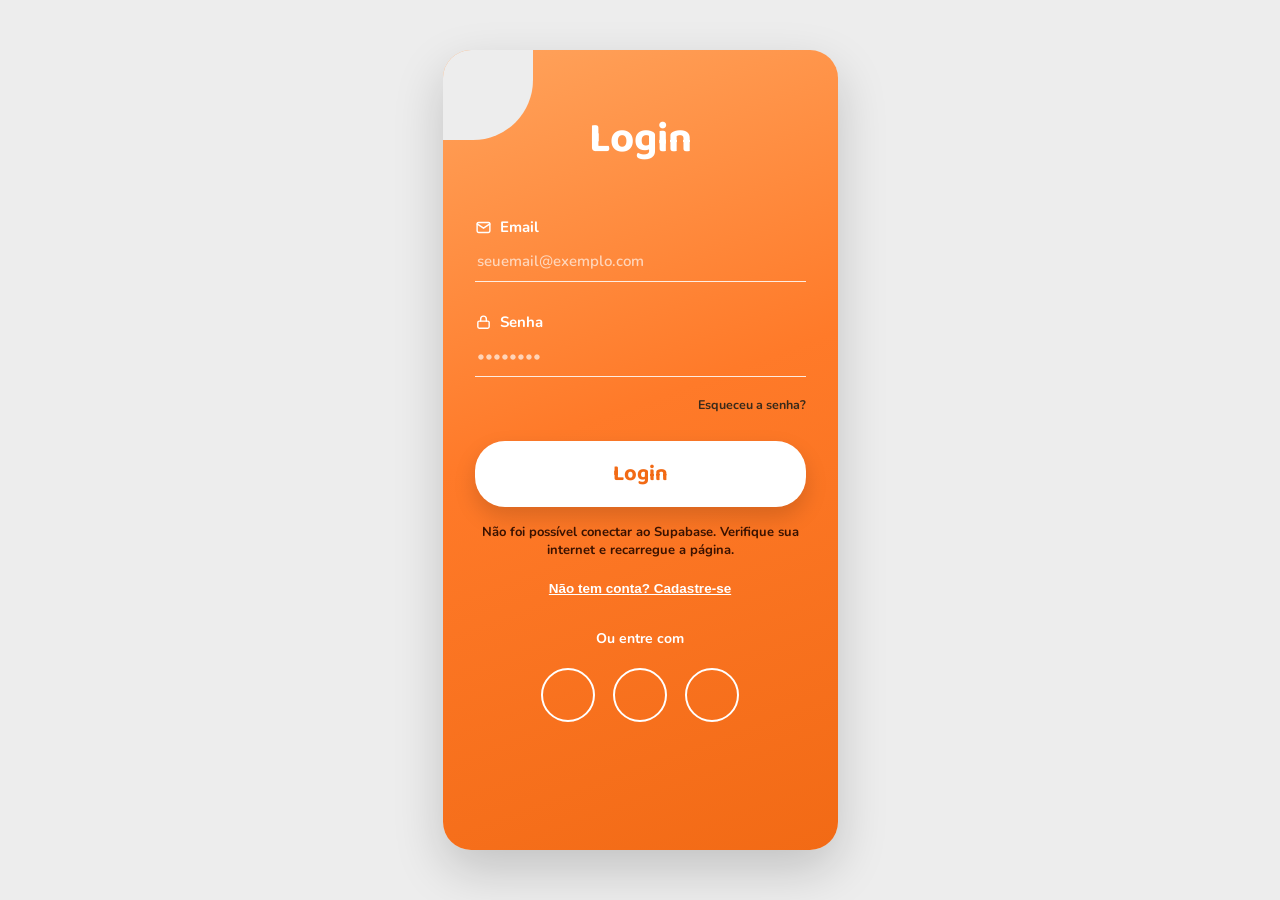
==== index.html @ 66c941b5 "Add files via upload" ====
<!DOCTYPE html>
<html lang="pt-BR">
<head>
<meta charset="UTF-8">
<meta name="viewport" content="width=device-width, initial-scale=1.0">
<title>Login · PetTok</title>
<link rel="preconnect" href="https://fonts.googleapis.com">
<link href="https://fonts.googleapis.com/css2?family=Baloo+2:wght@600;700;800&family=Nunito:wght@400;600;700;800&display=swap" rel="stylesheet">
<script src="https://cdn.jsdelivr.net/npm/@supabase/supabase-js@2"></script>
<style>
  :root{
    --orange: #FF7A29;
    --orange-dark: #F26A15;
    --orange-light: #FFA35C;
    --bg-page: #EDEDED;
  }

  *{ box-sizing: border-box; margin:0; padding:0; }

  body{
    background: var(--bg-page);
    font-family: 'Nunito', sans-serif;
    display:flex;
    justify-content:center;
    align-items:center;
    min-height:100vh;
    padding: 24px 0;
  }

  .phone{
    width: 395px;
    max-width: 100vw;
    min-height: 800px;
    background: linear-gradient(160deg, var(--orange-light) 0%, var(--orange) 45%, var(--orange-dark) 100%);
    border-radius: 28px;
    overflow: hidden;
    box-shadow: 0 20px 50px rgba(0,0,0,0.18);
    position: relative;
    padding: 56px 32px 40px;
    display:flex;
    flex-direction:column;
  }

  .phone::before{
    content:"";
    position:absolute;
    top:0; left:0;
    width: 90px;
    height: 90px;
    background: var(--bg-page);
    border-bottom-right-radius: 60px;
  }

  h1.title{
    font-family:'Baloo 2', sans-serif;
    font-weight: 700;
    font-size: 42px;
    color:#fff;
    text-align:center;
    margin-bottom: 44px;
  }

  form{ display:flex; flex-direction:column; }

  .field{
    margin-bottom: 30px;
  }

  .field label{
    display:flex;
    align-items:center;
    gap:8px;
    color:#fff;
    font-weight: 700;
    font-size: 15px;
    margin-bottom: 10px;
  }

  .field label svg{ width:17px; height:17px; }

  .field input{
    width:100%;
    background:transparent;
    border:none;
    border-bottom: 1.5px solid rgba(255,255,255,0.85);
    color:#fff;
    font-family:'Nunito', sans-serif;
    font-size: 15px;
    font-weight: 600;
    padding: 4px 2px 10px;
    outline:none;
  }

  .field input::placeholder{ color: rgba(255,255,255,0.65); }

  .forgot{
    text-align:right;
    margin-top: -14px;
    margin-bottom: 26px;
  }

  .forgot a{
    color:#3a2a1a;
    font-size: 12.5px;
    font-weight: 700;
    text-decoration:none;
  }

  .submit-btn{
    width:100%;
    background:#fff;
    color: var(--orange-dark);
    border:none;
    border-radius: 30px;
    padding: 15px 0;
    font-family:'Baloo 2', sans-serif;
    font-weight: 700;
    font-size: 22px;
    cursor:pointer;
    box-shadow: 0 10px 22px rgba(0,0,0,0.15);
  }

  .submit-btn:disabled{ opacity: 0.7; cursor:default; }

  .status-msg{
    text-align:center;
    color:#fff;
    font-size: 13px;
    font-weight: 700;
    margin-top: 16px;
    min-height: 18px;
  }

  .status-msg.error{ color: #3a1200; }

  .switch-mode{
    text-align:center;
    margin-top: 18px;
  }

  .switch-mode button{
    background:none;
    border:none;
    color:#fff;
    font-weight: 800;
    font-size: 13.5px;
    text-decoration: underline;
    cursor:pointer;
  }

  .divider-text{
    text-align:center;
    color:#fff;
    font-weight: 700;
    font-size: 14px;
    margin: 30px 0 20px;
  }

  .socials{
    display:flex;
    justify-content:center;
    gap: 18px;
  }

  .social-btn{
    width: 54px;
    height: 54px;
    border-radius:50%;
    border: 2px solid #fff;
    background:transparent;
    display:flex;
    align-items:center;
    justify-content:center;
    overflow:hidden;
    cursor:pointer;
  }

  .social-btn img{ width:60%; height:60%; object-fit:contain; }

  #signupExtra{ display:none; }
</style>
</head>
<body>

  <div class="phone">

    <h1 class="title" id="formTitle">Login</h1>

    <form id="authForm">

      <div class="field" id="usernameField" style="display:none;">
        <label>
          <svg viewBox="0 0 24 24" fill="none" stroke="#fff" stroke-width="2" stroke-linecap="round" stroke-linejoin="round"><circle cx="12" cy="8" r="4"/><path d="M4 20c0-4 4-6 8-6s8 2 8 6"/></svg>
          Usuário
        </label>
        <input type="text" id="username" placeholder="Como quer ser chamado(a)">
      </div>

      <div class="field">
        <label>
          <svg viewBox="0 0 24 24" fill="none" stroke="#fff" stroke-width="2" stroke-linecap="round" stroke-linejoin="round"><rect x="3" y="5" width="18" height="14" rx="2"/><path d="m3 7 9 6 9-6"/></svg>
          Email
        </label>
        <input type="email" id="email" placeholder="seuemail@exemplo.com" required>
      </div>

      <div class="field">
        <label>
          <svg viewBox="0 0 24 24" fill="none" stroke="#fff" stroke-width="2" stroke-linecap="round" stroke-linejoin="round"><rect x="4" y="10" width="16" height="10" rx="2"/><path d="M8 10V7a4 4 0 0 1 8 0v3"/></svg>
          Senha
        </label>
        <input type="password" id="password" placeholder="••••••••" required minlength="6">
      </div>

      <div class="forgot" id="forgotWrap">
        <a href="#" id="forgotLink">Esqueceu a senha?</a>
      </div>

      <button type="submit" class="submit-btn" id="submitBtn">Login</button>

      <p class="status-msg" id="statusMsg"></p>

      <div class="switch-mode">
        <button type="button" id="switchModeBtn">Não tem conta? Cadastre-se</button>
      </div>

    </form>

    <p class="divider-text">Ou entre com</p>
    <div class="socials">
      <button class="social-btn" aria-label="Entrar com Google"><img src="" alt="" onerror="this.style.display='none'"></button>
      <button class="social-btn" aria-label="Entrar com Apple"><img src="" alt="" onerror="this.style.display='none'"></button>
      <button class="social-btn" aria-label="Entrar com Facebook"><img src="" alt="" onerror="this.style.display='none'"></button>
    </div>

  </div>

  <script>
    // ---- Elementos da tela (isso sempre funciona, não depende de internet) ----
    let mode = 'login'; // ou 'signup'

    const formTitle = document.getElementById('formTitle');
    const usernameField = document.getElementById('usernameField');
    const forgotWrap = document.getElementById('forgotWrap');
    const submitBtn = document.getElementById('submitBtn');
    const switchModeBtn = document.getElementById('switchModeBtn');
    const statusMsg = document.getElementById('statusMsg');
    const authForm = document.getElementById('authForm');

    function setMode(newMode){
      mode = newMode;
      statusMsg.textContent = '';
      if(mode === 'signup'){
        formTitle.textContent = 'Cadastro';
        usernameField.style.display = 'block';
        forgotWrap.style.visibility = 'hidden';
        submitBtn.textContent = 'Cadastrar';
        switchModeBtn.textContent = 'Já tem conta? Entrar';
      } else {
        formTitle.textContent = 'Login';
        usernameField.style.display = 'none';
        forgotWrap.style.visibility = 'visible';
        submitBtn.textContent = 'Login';
        switchModeBtn.textContent = 'Não tem conta? Cadastre-se';
      }
    }

    switchModeBtn.addEventListener('click', () => {
      setMode(mode === 'login' ? 'signup' : 'login');
    });

    // ---- Conexão com o Supabase ----
    // ⚠️ A chave abaixo é a "anon/publishable" — segura para expor no front-end,
    // desde que o RLS esteja ativo nas suas tabelas (já está).
    const SUPABASE_URL = 'https://blpueqrzgqypkabjnvlu.supabase.co';
    const SUPABASE_ANON_KEY = 'sb_publishable_b3ObyBNc_RiI5yoq8klo-Q_aSfOYVAg';

    let supabaseClient = null;
    try{
      supabaseClient = window.supabase.createClient(SUPABASE_URL, SUPABASE_ANON_KEY);
    } catch(err){
      statusMsg.textContent = 'Não foi possível conectar ao Supabase. Verifique sua internet e recarregue a página.';
      statusMsg.classList.add('error');
    }

    document.getElementById('forgotLink').addEventListener('click', async (e) => {
      e.preventDefault();
      const email = document.getElementById('email').value;
      if(!email){
        statusMsg.textContent = 'Digite seu email acima primeiro.';
        return;
      }
      const { error } = await supabaseClient.auth.resetPasswordForEmail(email);
      statusMsg.textContent = error ? error.message : 'Enviamos um link de recuperação para seu email.';
    });

    authForm.addEventListener('submit', async (e) => {
      e.preventDefault();
      statusMsg.classList.remove('error');

      if(!supabaseClient){
        statusMsg.textContent = 'Sem conexão com o Supabase. Recarregue a página com internet ativa.';
        statusMsg.classList.add('error');
        return;
      }

      statusMsg.textContent = mode === 'signup' ? 'Criando conta...' : 'Entrando...';
      submitBtn.disabled = true;

      const email = document.getElementById('email').value.trim();
      const password = document.getElementById('password').value;

      if(mode === 'signup'){
        const username = document.getElementById('username').value.trim();

        const { data, error } = await supabaseClient.auth.signUp({
          email,
          password,
          options: { data: { username } }
        });

        if(error){
          statusMsg.textContent = error.message;
          statusMsg.classList.add('error');
        } else if(data.session){
          statusMsg.textContent = 'Conta criada! Você já está logado(a).';
        } else {
          statusMsg.textContent = 'Conta criada! Verifique seu email para confirmar.';
        }

      } else {
        const { data, error } = await supabaseClient.auth.signInWithPassword({ email, password });

        if(error){
          statusMsg.textContent = error.message;
          statusMsg.classList.add('error');
        } else {
          statusMsg.textContent = 'Login realizado com sucesso!';
          window.location.href = 'home.html';
        }
      }

      submitBtn.disabled = false;
    });
  </script>

</body>
</html>
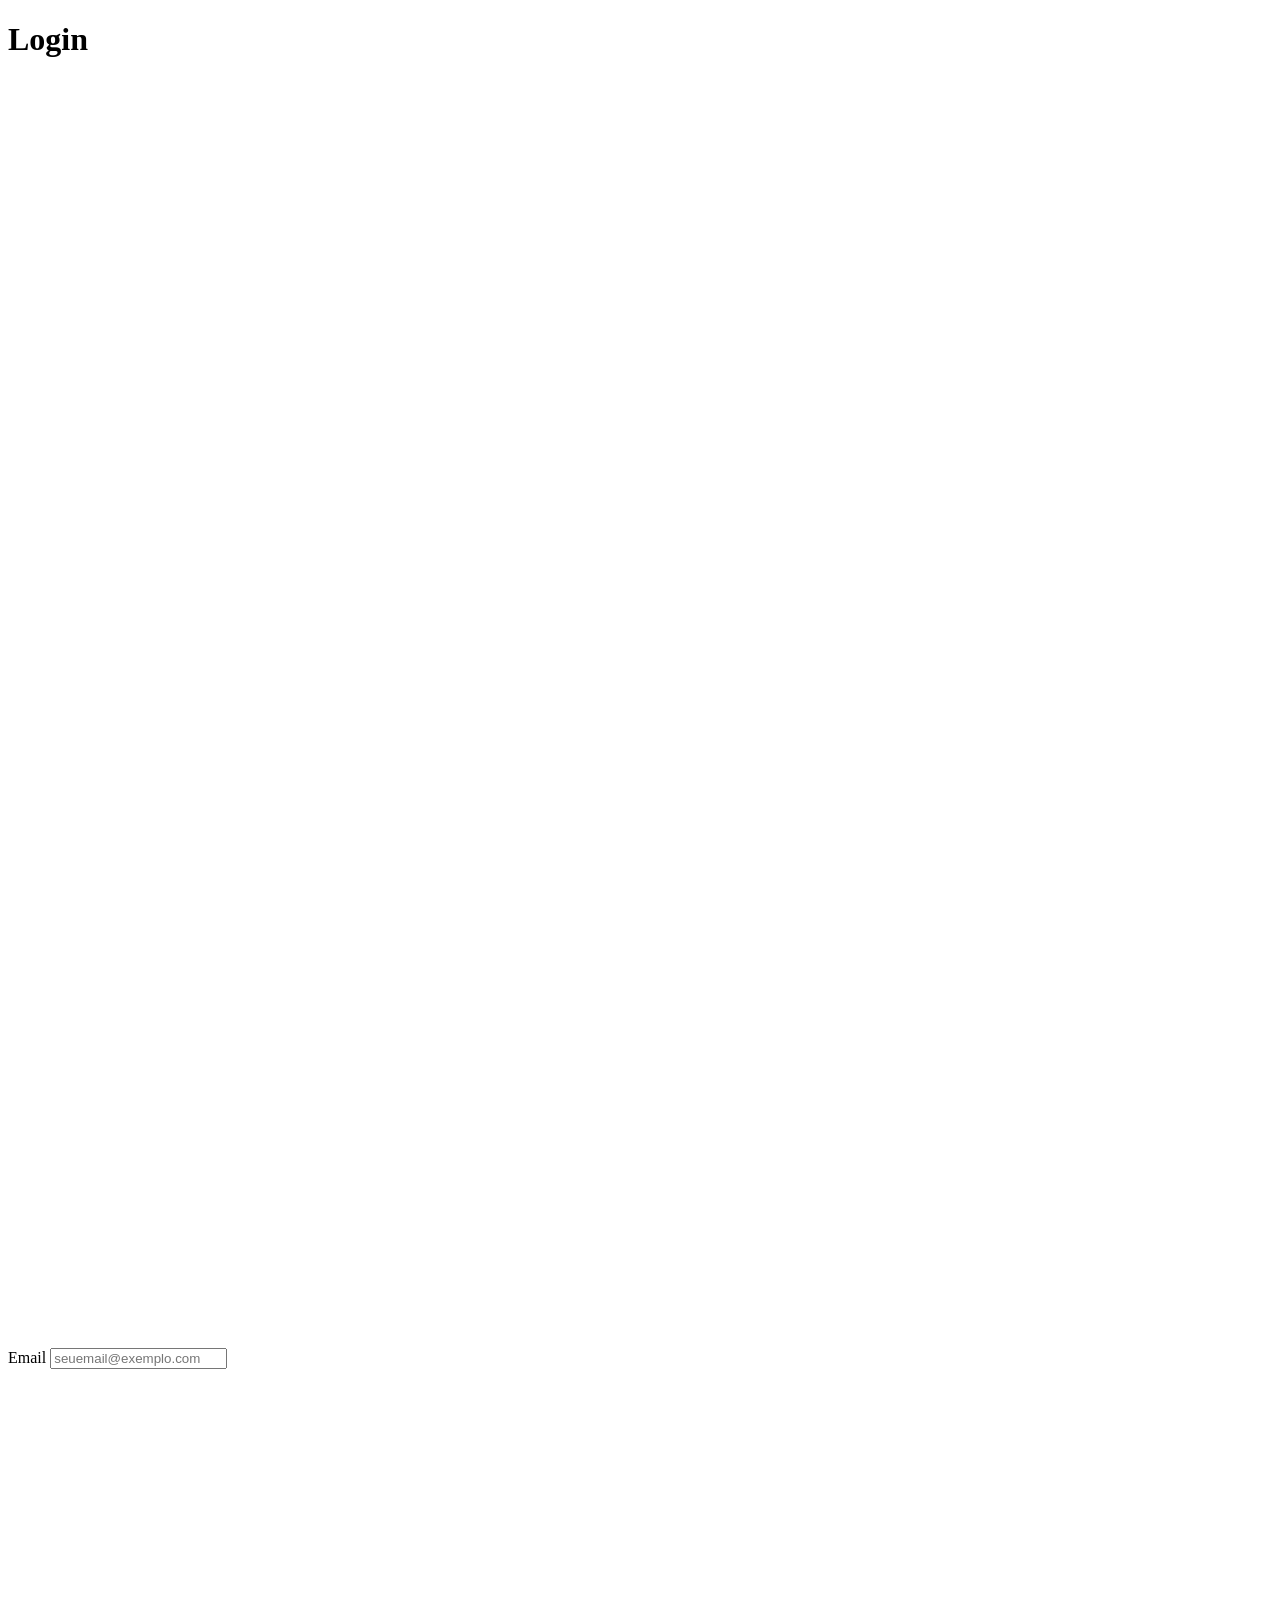
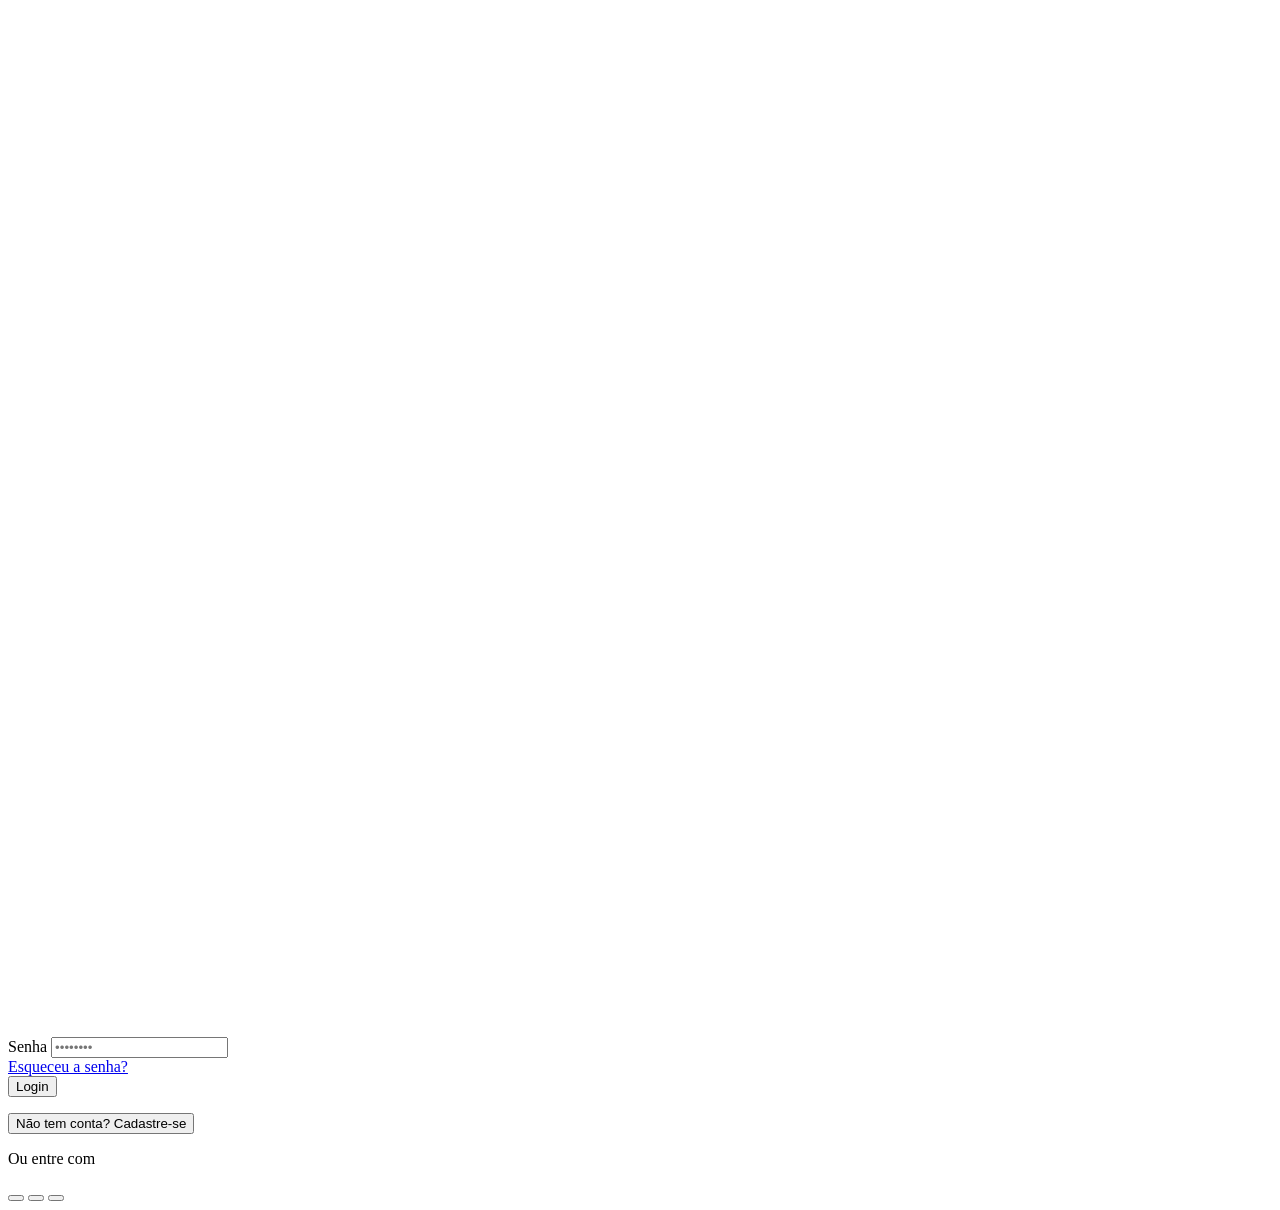
==== commit ca9bc08d: "Realizando separação entre HTML, CSS e JS" ====
--- a/index.html
+++ b/index.html
@@ -7,178 +7,7 @@
 <link rel="preconnect" href="https://fonts.googleapis.com">
 <link href="https://fonts.googleapis.com/css2?family=Baloo+2:wght@600;700;800&family=Nunito:wght@400;600;700;800&display=swap" rel="stylesheet">
 <script src="https://cdn.jsdelivr.net/npm/@supabase/supabase-js@2"></script>
-<style>
-  :root{
-    --orange: #FF7A29;
-    --orange-dark: #F26A15;
-    --orange-light: #FFA35C;
-    --bg-page: #EDEDED;
-  }
 
-  *{ box-sizing: border-box; margin:0; padding:0; }
-
-  body{
-    background: var(--bg-page);
-    font-family: 'Nunito', sans-serif;
-    display:flex;
-    justify-content:center;
-    align-items:center;
-    min-height:100vh;
-    padding: 24px 0;
-  }
-
-  .phone{
-    width: 395px;
-    max-width: 100vw;
-    min-height: 800px;
-    background: linear-gradient(160deg, var(--orange-light) 0%, var(--orange) 45%, var(--orange-dark) 100%);
-    border-radius: 28px;
-    overflow: hidden;
-    box-shadow: 0 20px 50px rgba(0,0,0,0.18);
-    position: relative;
-    padding: 56px 32px 40px;
-    display:flex;
-    flex-direction:column;
-  }
-
-  .phone::before{
-    content:"";
-    position:absolute;
-    top:0; left:0;
-    width: 90px;
-    height: 90px;
-    background: var(--bg-page);
-    border-bottom-right-radius: 60px;
-  }
-
-  h1.title{
-    font-family:'Baloo 2', sans-serif;
-    font-weight: 700;
-    font-size: 42px;
-    color:#fff;
-    text-align:center;
-    margin-bottom: 44px;
-  }
-
-  form{ display:flex; flex-direction:column; }
-
-  .field{
-    margin-bottom: 30px;
-  }
-
-  .field label{
-    display:flex;
-    align-items:center;
-    gap:8px;
-    color:#fff;
-    font-weight: 700;
-    font-size: 15px;
-    margin-bottom: 10px;
-  }
-
-  .field label svg{ width:17px; height:17px; }
-
-  .field input{
-    width:100%;
-    background:transparent;
-    border:none;
-    border-bottom: 1.5px solid rgba(255,255,255,0.85);
-    color:#fff;
-    font-family:'Nunito', sans-serif;
-    font-size: 15px;
-    font-weight: 600;
-    padding: 4px 2px 10px;
-    outline:none;
-  }
-
-  .field input::placeholder{ color: rgba(255,255,255,0.65); }
-
-  .forgot{
-    text-align:right;
-    margin-top: -14px;
-    margin-bottom: 26px;
-  }
-
-  .forgot a{
-    color:#3a2a1a;
-    font-size: 12.5px;
-    font-weight: 700;
-    text-decoration:none;
-  }
-
-  .submit-btn{
-    width:100%;
-    background:#fff;
-    color: var(--orange-dark);
-    border:none;
-    border-radius: 30px;
-    padding: 15px 0;
-    font-family:'Baloo 2', sans-serif;
-    font-weight: 700;
-    font-size: 22px;
-    cursor:pointer;
-    box-shadow: 0 10px 22px rgba(0,0,0,0.15);
-  }
-
-  .submit-btn:disabled{ opacity: 0.7; cursor:default; }
-
-  .status-msg{
-    text-align:center;
-    color:#fff;
-    font-size: 13px;
-    font-weight: 700;
-    margin-top: 16px;
-    min-height: 18px;
-  }
-
-  .status-msg.error{ color: #3a1200; }
-
-  .switch-mode{
-    text-align:center;
-    margin-top: 18px;
-  }
-
-  .switch-mode button{
-    background:none;
-    border:none;
-    color:#fff;
-    font-weight: 800;
-    font-size: 13.5px;
-    text-decoration: underline;
-    cursor:pointer;
-  }
-
-  .divider-text{
-    text-align:center;
-    color:#fff;
-    font-weight: 700;
-    font-size: 14px;
-    margin: 30px 0 20px;
-  }
-
-  .socials{
-    display:flex;
-    justify-content:center;
-    gap: 18px;
-  }
-
-  .social-btn{
-    width: 54px;
-    height: 54px;
-    border-radius:50%;
-    border: 2px solid #fff;
-    background:transparent;
-    display:flex;
-    align-items:center;
-    justify-content:center;
-    overflow:hidden;
-    cursor:pointer;
-  }
-
-  .social-btn img{ width:60%; height:60%; object-fit:contain; }
-
-  #signupExtra{ display:none; }
-</style>
 </head>
 <body>
 
@@ -235,114 +64,7 @@
 
   </div>
 
-  <script>
-    // ---- Elementos da tela (isso sempre funciona, não depende de internet) ----
-    let mode = 'login'; // ou 'signup'
 
-    const formTitle = document.getElementById('formTitle');
-    const usernameField = document.getElementById('usernameField');
-    const forgotWrap = document.getElementById('forgotWrap');
-    const submitBtn = document.getElementById('submitBtn');
-    const switchModeBtn = document.getElementById('switchModeBtn');
-    const statusMsg = document.getElementById('statusMsg');
-    const authForm = document.getElementById('authForm');
-
-    function setMode(newMode){
-      mode = newMode;
-      statusMsg.textContent = '';
-      if(mode === 'signup'){
-        formTitle.textContent = 'Cadastro';
-        usernameField.style.display = 'block';
-        forgotWrap.style.visibility = 'hidden';
-        submitBtn.textContent = 'Cadastrar';
-        switchModeBtn.textContent = 'Já tem conta? Entrar';
-      } else {
-        formTitle.textContent = 'Login';
-        usernameField.style.display = 'none';
-        forgotWrap.style.visibility = 'visible';
-        submitBtn.textContent = 'Login';
-        switchModeBtn.textContent = 'Não tem conta? Cadastre-se';
-      }
-    }
-
-    switchModeBtn.addEventListener('click', () => {
-      setMode(mode === 'login' ? 'signup' : 'login');
-    });
-
-    // ---- Conexão com o Supabase ----
-    // ⚠️ A chave abaixo é a "anon/publishable" — segura para expor no front-end,
-    // desde que o RLS esteja ativo nas suas tabelas (já está).
-    const SUPABASE_URL = 'https://blpueqrzgqypkabjnvlu.supabase.co';
-    const SUPABASE_ANON_KEY = 'sb_publishable_b3ObyBNc_RiI5yoq8klo-Q_aSfOYVAg';
-
-    let supabaseClient = null;
-    try{
-      supabaseClient = window.supabase.createClient(SUPABASE_URL, SUPABASE_ANON_KEY);
-    } catch(err){
-      statusMsg.textContent = 'Não foi possível conectar ao Supabase. Verifique sua internet e recarregue a página.';
-      statusMsg.classList.add('error');
-    }
-
-    document.getElementById('forgotLink').addEventListener('click', async (e) => {
-      e.preventDefault();
-      const email = document.getElementById('email').value;
-      if(!email){
-        statusMsg.textContent = 'Digite seu email acima primeiro.';
-        return;
-      }
-      const { error } = await supabaseClient.auth.resetPasswordForEmail(email);
-      statusMsg.textContent = error ? error.message : 'Enviamos um link de recuperação para seu email.';
-    });
-
-    authForm.addEventListener('submit', async (e) => {
-      e.preventDefault();
-      statusMsg.classList.remove('error');
-
-      if(!supabaseClient){
-        statusMsg.textContent = 'Sem conexão com o Supabase. Recarregue a página com internet ativa.';
-        statusMsg.classList.add('error');
-        return;
-      }
-
-      statusMsg.textContent = mode === 'signup' ? 'Criando conta...' : 'Entrando...';
-      submitBtn.disabled = true;
-
-      const email = document.getElementById('email').value.trim();
-      const password = document.getElementById('password').value;
-
-      if(mode === 'signup'){
-        const username = document.getElementById('username').value.trim();
-
-        const { data, error } = await supabaseClient.auth.signUp({
-          email,
-          password,
-          options: { data: { username } }
-        });
-
-        if(error){
-          statusMsg.textContent = error.message;
-          statusMsg.classList.add('error');
-        } else if(data.session){
-          statusMsg.textContent = 'Conta criada! Você já está logado(a).';
-        } else {
-          statusMsg.textContent = 'Conta criada! Verifique seu email para confirmar.';
-        }
-
-      } else {
-        const { data, error } = await supabaseClient.auth.signInWithPassword({ email, password });
-
-        if(error){
-          statusMsg.textContent = error.message;
-          statusMsg.classList.add('error');
-        } else {
-          statusMsg.textContent = 'Login realizado com sucesso!';
-          window.location.href = 'home.html';
-        }
-      }
-
-      submitBtn.disabled = false;
-    });
-  </script>
 
 </body>
 </html>
